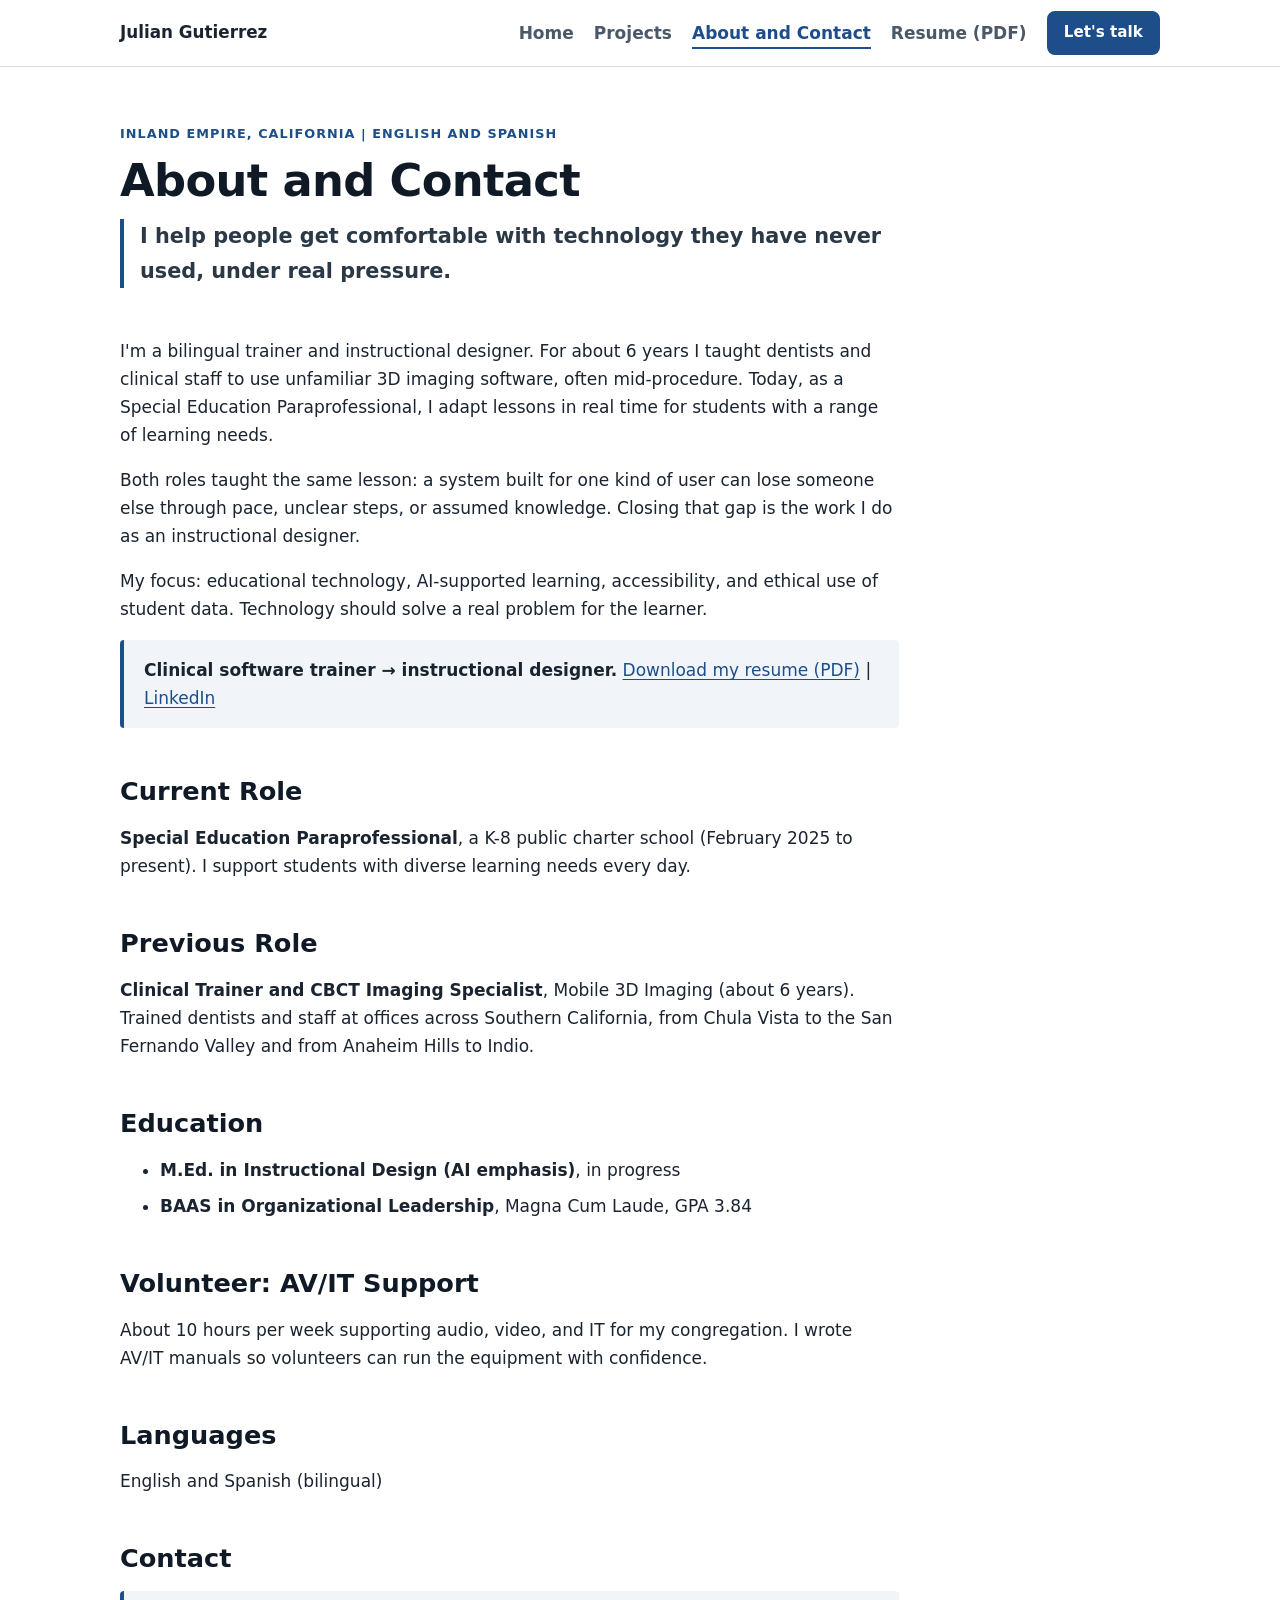
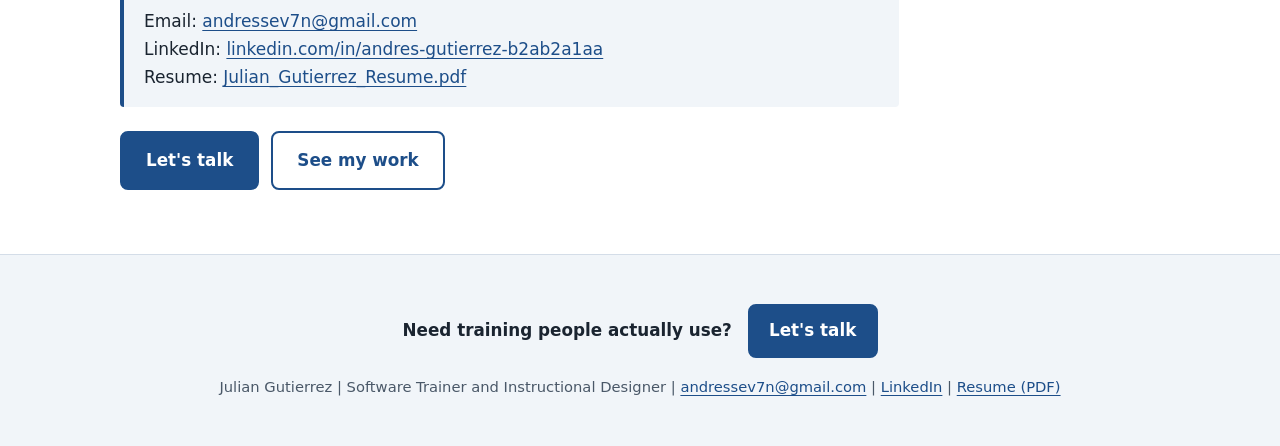
==== about.html @ fd47a4f3 "Publish portfolio" ====
<!DOCTYPE html>
<html lang="en"><head><meta charset="utf-8"><meta name="viewport" content="width=device-width,initial-scale=1">
<title>About and Contact | Julian Gutierrez</title><meta name="description" content="Julian Gutierrez, Instructional Designer and Software Trainer. Bilingual English and Spanish. Portfolio and case studies.">
<link rel="stylesheet" href="style.css"><script src="site.js" defer></script></head><body>
<a class="skip" href="#main">Skip to content</a>
<header><div class="bar"><a class="brand" href="index.html">Julian Gutierrez</a><nav aria-label="Main"><ul><li><a href="index.html">Home</a></li><li><a href="projects.html">Projects</a></li><li><a href="about.html" aria-current="page">About and Contact</a></li><li><a href="assets/Julian_Gutierrez_Resume.pdf">Resume (PDF)</a></li></ul></nav><a class="btn btn-sm" href="mailto:andressev7n@gmail.com">Let's talk</a></div></header>
<main id="main">

<article><header class="case-head"><p class="eyebrow">Inland Empire, California | English and Spanish</p><h1>About and Contact</h1><p class="hook">I help people get comfortable with technology they have never used, under real pressure.</p></header>
<p>I'm a bilingual trainer and instructional designer. For about 6 years I taught dentists and clinical staff to use unfamiliar 3D imaging software, often mid-procedure. Today, as a Special Education Paraprofessional, I adapt lessons in real time for students with a range of learning needs.</p>
<p>Both roles taught the same lesson: a system built for one kind of user can lose someone else through pace, unclear steps, or assumed knowledge. Closing that gap is the work I do as an instructional designer.</p>
<p>My focus: educational technology, AI-supported learning, accessibility, and ethical use of student data. Technology should solve a real problem for the learner.</p>
<p class="callout"><strong>Clinical software trainer &rarr; instructional designer.</strong> <a href="assets/Julian_Gutierrez_Resume.pdf">Download my resume (PDF)</a> | <a href="https://www.linkedin.com/in/andres-gutierrez-b2ab2a1aa">LinkedIn</a></p>
<h2>Current Role</h2><p><strong>Special Education Paraprofessional</strong>, a K-8 public charter school (February 2025 to present). I support students with diverse learning needs every day.</p>
<h2>Previous Role</h2><p><strong>Clinical Trainer and CBCT Imaging Specialist</strong>, Mobile 3D Imaging (about 6 years). Trained dentists and staff at offices across Southern California, from Chula Vista to the San Fernando Valley and from Anaheim Hills to Indio.</p>
<h2>Education</h2><ul><li><strong>M.Ed. in Instructional Design (AI emphasis)</strong>, in progress</li><li><strong>BAAS in Organizational Leadership</strong>, Magna Cum Laude, GPA 3.84</li></ul>
<h2>Volunteer: AV/IT Support</h2><p>About 10 hours per week supporting audio, video, and IT for my congregation. I wrote AV/IT manuals so volunteers can run the equipment with confidence.</p>
<h2>Languages</h2><p>English and Spanish (bilingual)</p>
<h2>Contact</h2><p class="callout">Email: <a href="mailto:andressev7n@gmail.com">andressev7n@gmail.com</a><br>LinkedIn: <a href="https://www.linkedin.com/in/andres-gutierrez-b2ab2a1aa">linkedin.com/in/andres-gutierrez-b2ab2a1aa</a><br>Resume: <a href="assets/Julian_Gutierrez_Resume.pdf">Julian_Gutierrez_Resume.pdf</a></p>
<div class="cta-row"><a class="btn btn-lg" href="mailto:andressev7n@gmail.com">Let's talk</a><a class="btn btn-lg alt" href="projects.html">See my work</a></div></article>
</main>
<footer><div class="foot"><p class="foot-cta"><strong>Need training people actually use?</strong> <a class="btn" href="mailto:andressev7n@gmail.com">Let's talk</a></p><p>Julian Gutierrez | Software Trainer and Instructional Designer | <a href="mailto:andressev7n@gmail.com">andressev7n@gmail.com</a> | <a href="https://www.linkedin.com/in/andres-gutierrez-b2ab2a1aa">LinkedIn</a> | <a href="assets/Julian_Gutierrez_Resume.pdf">Resume (PDF)</a></p></div></footer>
</body></html>
---- style.css ----
:root{--bg:#fff;--fg:#1a2430;--muted:#4a5868;--accent:#1d4e89;--accent-d:#163d6c;--soft:#f1f5f9;--soft2:#e6effa;--line:#d4dde8;--focus:#f0b429;--radius:12px;--max:1080px}
*{box-sizing:border-box}html{scroll-behavior:smooth;scroll-padding-top:80px}
body{margin:0;font-family:system-ui,-apple-system,"Segoe UI",Roboto,sans-serif;color:var(--fg);background:var(--bg);line-height:1.65;font-size:1.0625rem}
img{max-width:100%}
a{color:var(--accent);text-underline-offset:3px}a:hover{color:var(--accent-d)}
a:focus-visible,button:focus-visible{outline:3px solid var(--focus);outline-offset:3px;border-radius:4px}
.skip{position:absolute;left:-999px}.skip:focus{left:1rem;top:1rem;background:#fff;padding:.5rem 1rem;z-index:20;border:2px solid var(--accent)}
body>header{position:sticky;top:0;z-index:10;background:rgba(255,255,255,.96);border-bottom:1px solid var(--line);backdrop-filter:saturate(1.2) blur(6px)}
.bar{max-width:var(--max);margin:auto;padding:.7rem 1.25rem;display:flex;align-items:center;gap:1.25rem;flex-wrap:wrap}
.brand{font-weight:800;text-decoration:none;color:var(--fg);font-size:1.05rem;margin-right:auto}
nav ul{list-style:none;display:flex;gap:1.25rem;margin:0;padding:0;flex-wrap:wrap}
nav a{text-decoration:none;color:var(--muted);font-weight:600;padding:.25rem 0;border-bottom:2px solid transparent}
nav a[aria-current=page]{color:var(--accent);border-color:var(--accent)}nav a:hover{color:var(--accent)}
main{max-width:var(--max);margin:auto;padding:1.5rem 1.25rem 4rem}
h1,h2,h3{line-height:1.2;color:#0f1a26}
h2{font-size:1.6rem;margin:3rem 0 1rem}
h3{font-size:1.2rem}
.eyebrow{text-transform:uppercase;letter-spacing:.08em;font-size:.8rem;font-weight:700;color:var(--accent);margin:0 0 .6rem}
.hero{padding:3.5rem 0 2rem;max-width:820px}
.hero h1{font-size:clamp(2.2rem,5vw,3.4rem);margin:0 0 1rem;letter-spacing:-.02em}
.lead{font-size:1.2rem;max-width:65ch;color:#2b3846}
.meta{color:var(--muted);font-size:.95rem;margin-top:1.25rem}
.btn{display:inline-flex;align-items:center;gap:.4rem;padding:.7rem 1.2rem;border-radius:8px;background:var(--accent);color:#fff;text-decoration:none;font-weight:700;border:2px solid var(--accent);transition:background .2s,transform .2s,box-shadow .2s}
.btn:hover{background:var(--accent-d);border-color:var(--accent-d);color:#fff;transform:translateY(-1px);box-shadow:0 6px 16px rgba(29,78,137,.25)}
.btn.alt{background:#fff;color:var(--accent)}.btn.alt:hover{background:var(--soft2);color:var(--accent-d)}
.btn-lg{padding:.85rem 1.5rem;font-size:1.05rem}.btn-sm{padding:.45rem .95rem;font-size:.95rem}
.cta-row{display:flex;flex-wrap:wrap;gap:.75rem;margin-top:1.5rem}
.stats ul{list-style:none;margin:1rem 0 0;padding:0;display:grid;grid-template-columns:repeat(4,1fr);gap:1rem}
.stats li{background:var(--soft);border:1px solid var(--line);border-radius:var(--radius);padding:1.2rem}
.stats strong{display:block;font-size:2rem;color:var(--accent);line-height:1.1}
.stats span{display:block;color:var(--muted);font-size:.95rem;margin-top:.35rem}
.pillars{display:grid;grid-template-columns:repeat(3,1fr);gap:1rem}
.pillar{border-top:4px solid var(--accent);background:#fff;padding:1rem 0}.pillar h3{margin:.25rem 0 .4rem}.pillar p{margin:0;color:var(--muted)}
.cards{display:grid;grid-template-columns:repeat(auto-fill,minmax(300px,1fr));gap:1.5rem;margin-top:1.25rem}
.card{border:1px solid var(--line);border-radius:var(--radius);background:#fff;display:flex;flex-direction:column;overflow:hidden;transition:transform .2s,box-shadow .2s,border-color .2s;padding:0}
.card:hover{transform:translateY(-4px);box-shadow:0 12px 28px rgba(15,26,38,.12);border-color:#b7c6d8}
.thumb{display:block;aspect-ratio:16/9;background:var(--soft);overflow:hidden;border-bottom:1px solid var(--line)}
.thumb img{width:100%;height:100%;object-fit:cover;object-position:top left;display:block;transition:transform .35s}
.card:hover .thumb img{transform:scale(1.03)}
.thumb-ph{width:100%;height:100%;display:flex;align-items:center;justify-content:center;background:linear-gradient(135deg,var(--accent),#2f6db3);color:#fff;font-weight:800;font-size:1.6rem;letter-spacing:.05em}
.card-body{padding:1.2rem 1.3rem 1.4rem;display:flex;flex-direction:column;flex:1}
.card-title{font-size:1.2rem;margin:.6rem 0 .4rem}.card-title a{color:#0f1a26;text-decoration:none}.card-title a:hover{color:var(--accent);text-decoration:underline}
.card p{margin:0 0 1rem;color:var(--muted)}
.card .more{margin-top:auto;font-weight:700;text-decoration:none}.card .more:hover{text-decoration:underline}
.card h3{margin-top:0}
.tag{align-self:flex-start;display:inline-block;font-size:.78rem;font-weight:700;background:var(--soft2);padding:.2rem .65rem;border-radius:99px;color:var(--accent-d)}
.soon{background:var(--soft);color:var(--muted);padding:1.4rem}
article > .cards .card{padding:1.2rem 1.3rem}
.case-head{max-width:820px;padding:2rem 0 .5rem}
.case-head h1{font-size:clamp(2rem,4.2vw,2.8rem);margin:0 0 .75rem;letter-spacing:-.015em}
.hook{font-size:1.3rem;font-weight:600;color:#2b3846;border-left:4px solid var(--accent);padding-left:1rem;margin:0 0 1.5rem}
article > p, article > ul, article > ol{max-width:72ch}
article li{margin-bottom:.5rem}
.sub{color:var(--muted);font-style:italic}.note{color:var(--muted);font-size:.95rem}
figure{margin:1.5rem 0}figure img{width:100%;height:auto;border:1px solid var(--line);border-radius:8px;display:block}
figcaption{color:var(--muted);font-size:.92rem;margin-top:.5rem}
.shots{display:grid;grid-template-columns:repeat(auto-fit,minmax(200px,1fr));gap:1rem}
.shots.gallery{grid-template-columns:repeat(2,1fr);gap:1.5rem}
.shots.gallery figure{margin:0}.shots.gallery a{display:block;border-radius:8px;overflow:hidden}
.shots.gallery img{transition:transform .3s}.shots.gallery a:hover img{transform:scale(1.015)}
.ph{border:2px dashed #8aa2bd;border-radius:8px;background:var(--soft);min-height:160px;display:flex;align-items:center;justify-content:center;text-align:center;padding:1rem;color:var(--muted);font-weight:600}
.callout{background:var(--soft);border-left:4px solid var(--accent);padding:1rem 1.25rem;border-radius:4px}
.takeaway{margin-top:3rem;background:var(--soft2);border:1px solid #c5d6ea;border-radius:var(--radius);padding:1.5rem 1.75rem}
.takeaway h2{margin:0 0 .5rem;font-size:1.4rem}.takeaway p{margin:0;max-width:70ch}
.cta-band{margin-top:3.5rem;text-align:center;background:var(--accent);color:#fff;border-radius:var(--radius);padding:2.5rem 1.5rem}
.cta-band h2{color:#fff;margin:0 0 .5rem}.cta-band p{margin:0;color:#e6effa}.cta-band .cta-row{justify-content:center}
.cta-band .btn{background:#fff;color:var(--accent);border-color:#fff}.cta-band .btn:hover{background:var(--soft2);color:var(--accent-d)}
.cta-band .btn.alt{background:transparent;color:#fff;border-color:#fff}.cta-band .btn.alt:hover{background:rgba(255,255,255,.12)}
footer{border-top:1px solid var(--line);background:var(--soft);color:var(--muted);font-size:.92rem}
.foot{max-width:var(--max);margin:auto;padding:2rem 1.25rem;text-align:center}
.foot-cta{font-size:1.05rem;color:var(--fg);display:flex;gap:1rem;align-items:center;justify-content:center;flex-wrap:wrap}
.js .reveal{opacity:0;transform:translateY(18px);transition:opacity .6s ease,transform .6s ease}
.js .reveal.in{opacity:1;transform:none}
@media (prefers-reduced-motion:reduce){html{scroll-behavior:auto}*,*::before,*::after{transition:none!important;animation:none!important}.js .reveal{opacity:1;transform:none}.card:hover,.btn:hover{transform:none}}
@media(max-width:860px){.stats ul{grid-template-columns:repeat(2,1fr)}.pillars{grid-template-columns:1fr}.shots.gallery{grid-template-columns:1fr}}
@media(max-width:600px){nav ul{gap:.9rem}.bar{gap:.6rem}.brand{width:100%}}

.testimonials{margin-top:3.5rem}.quotes{display:grid;grid-template-columns:repeat(2,1fr);gap:1rem}
.quote{margin:1.5rem 0;background:var(--soft);border-left:4px solid var(--accent);border-radius:var(--radius);padding:1.25rem 1.5rem}.quotes .quote{margin:0}
.quote blockquote{margin:0}.quote p{margin:0;font-size:1.05rem;line-height:1.55;font-style:italic;color:var(--fg)}
.quote figcaption{margin-top:.75rem;font-weight:600;color:var(--accent-d);font-size:.92rem}
@media(max-width:860px){.quotes{grid-template-columns:1fr}}
/* added: tech details, summary, tools, mobile */
details.tech{border:1px solid #d6dbe3;border-radius:10px;padding:.8rem 1rem;margin:1rem 0 2rem;background:#fafbfd}
details.tech summary{cursor:pointer;font-weight:700;color:var(--accent)}
details.tech[open] summary{margin-bottom:1rem}
.summary ul{margin:.4rem 0 0;padding-left:1.2rem}.summary h2{margin-top:0;font-size:1.15rem}
.tools p{line-height:1.7}.proof{font-size:1.1rem;margin:.2rem 0 1.2rem}
@media(max-width:600px){.cta-row{flex-wrap:wrap}.cta-row .btn{width:100%;text-align:center}.stats ul{grid-template-columns:1fr 1fr}.cards{grid-template-columns:1fr}h1{font-size:1.8rem}nav ul{flex-wrap:wrap}}
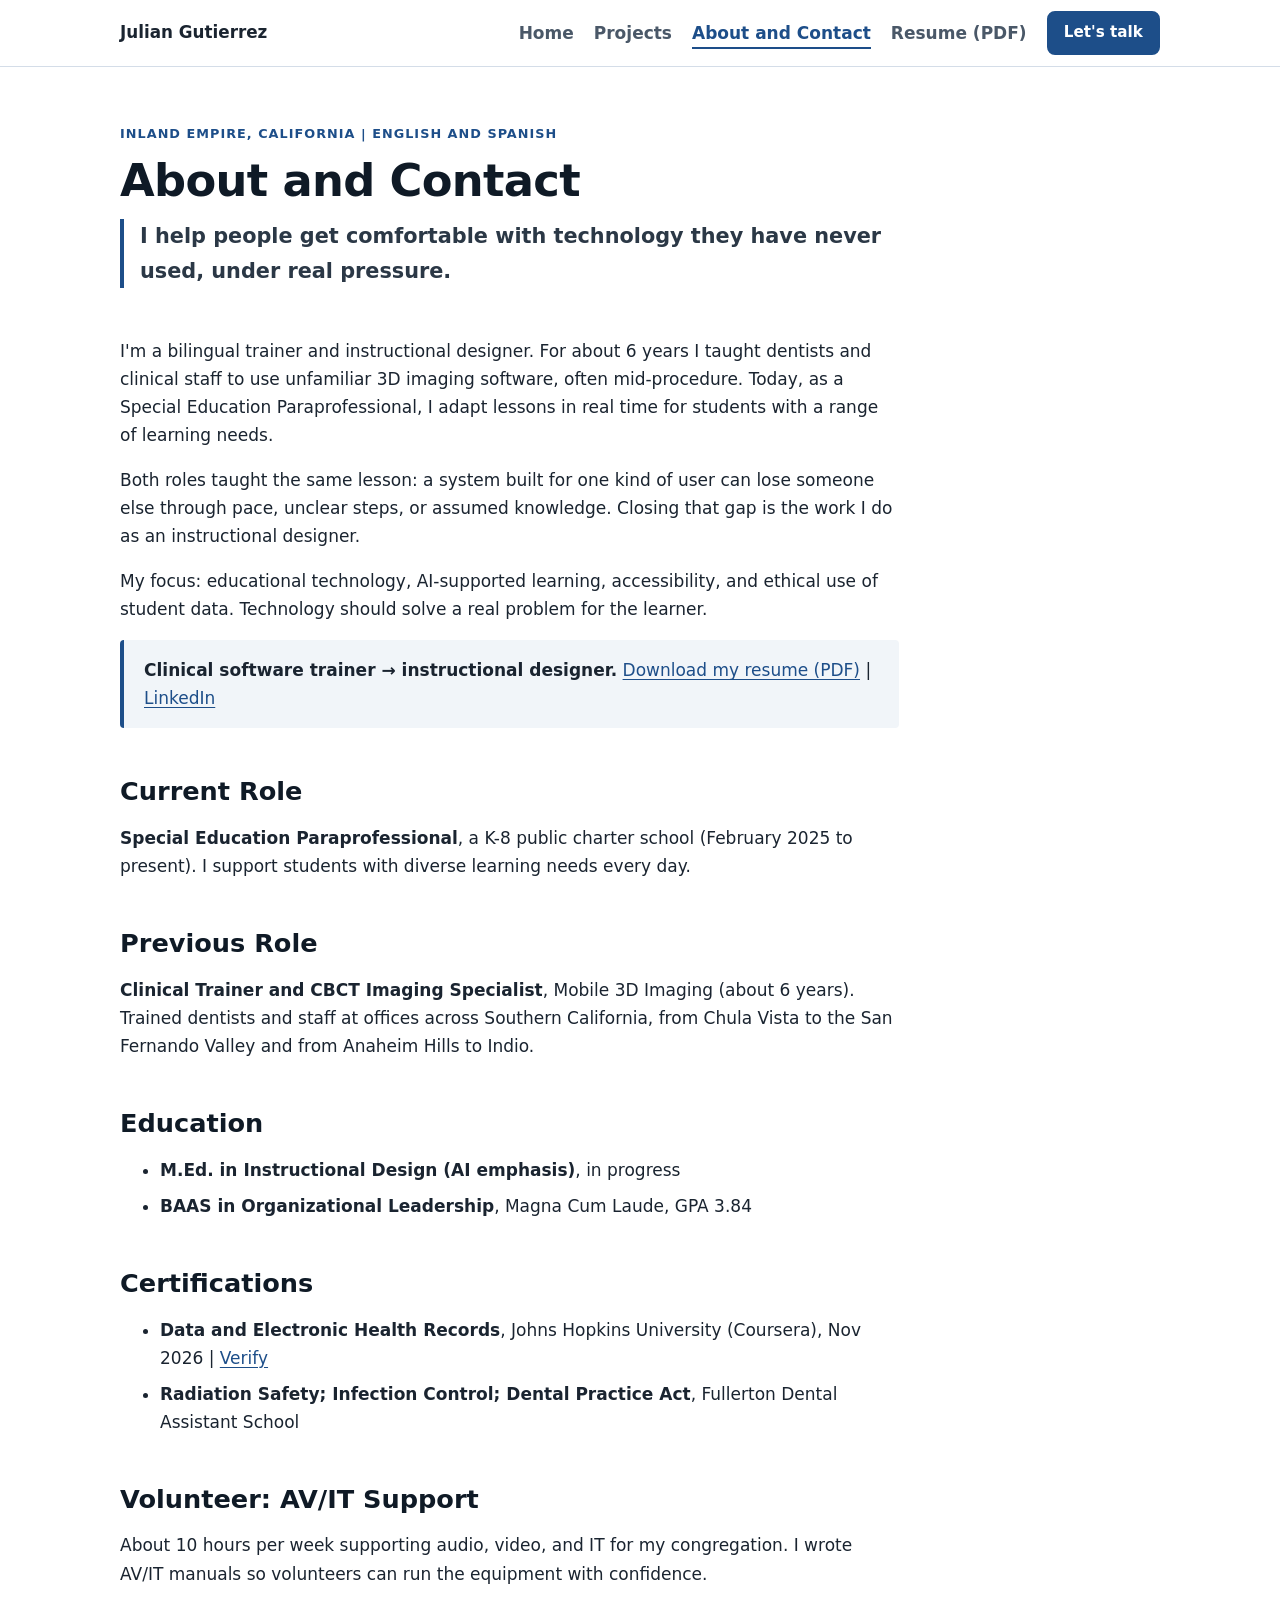
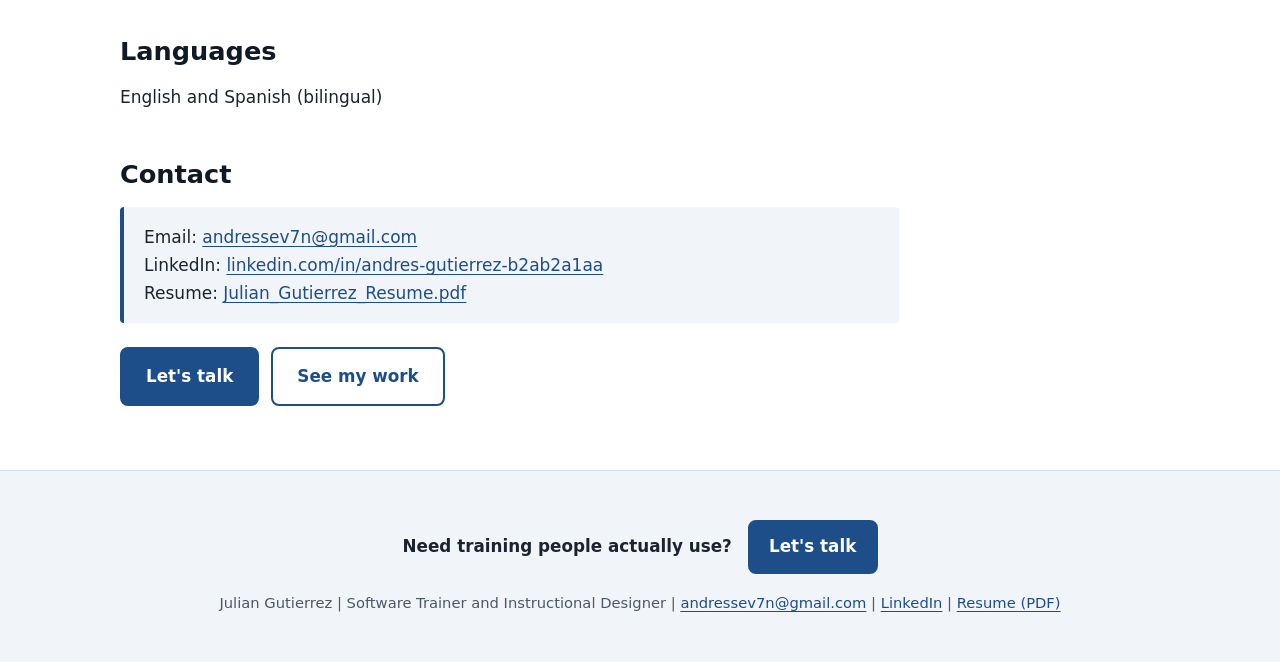
==== commit a376a6ec: "Update resume to v3 with Johns Hopkins EHR certification - Replace resume PDF with v3 version - Add " ====
--- a/about.html
+++ b/about.html
@@ -14,10 +14,12 @@
 <h2>Current Role</h2><p><strong>Special Education Paraprofessional</strong>, a K-8 public charter school (February 2025 to present). I support students with diverse learning needs every day.</p>
 <h2>Previous Role</h2><p><strong>Clinical Trainer and CBCT Imaging Specialist</strong>, Mobile 3D Imaging (about 6 years). Trained dentists and staff at offices across Southern California, from Chula Vista to the San Fernando Valley and from Anaheim Hills to Indio.</p>
 <h2>Education</h2><ul><li><strong>M.Ed. in Instructional Design (AI emphasis)</strong>, in progress</li><li><strong>BAAS in Organizational Leadership</strong>, Magna Cum Laude, GPA 3.84</li></ul>
+<h2>Certifications</h2><ul><li><strong>Data and Electronic Health Records</strong>, Johns Hopkins University (Coursera), Nov 2026 | <a href="https://coursera.org/verify/M2OPOIHT776V">Verify</a></li><li><strong>Radiation Safety; Infection Control; Dental Practice Act</strong>, Fullerton Dental Assistant School</li></ul>
 <h2>Volunteer: AV/IT Support</h2><p>About 10 hours per week supporting audio, video, and IT for my congregation. I wrote AV/IT manuals so volunteers can run the equipment with confidence.</p>
 <h2>Languages</h2><p>English and Spanish (bilingual)</p>
 <h2>Contact</h2><p class="callout">Email: <a href="mailto:andressev7n@gmail.com">andressev7n@gmail.com</a><br>LinkedIn: <a href="https://www.linkedin.com/in/andres-gutierrez-b2ab2a1aa">linkedin.com/in/andres-gutierrez-b2ab2a1aa</a><br>Resume: <a href="assets/Julian_Gutierrez_Resume.pdf">Julian_Gutierrez_Resume.pdf</a></p>
 <div class="cta-row"><a class="btn btn-lg" href="mailto:andressev7n@gmail.com">Let's talk</a><a class="btn btn-lg alt" href="projects.html">See my work</a></div></article>
 </main>
 <footer><div class="foot"><p class="foot-cta"><strong>Need training people actually use?</strong> <a class="btn" href="mailto:andressev7n@gmail.com">Let's talk</a></p><p>Julian Gutierrez | Software Trainer and Instructional Designer | <a href="mailto:andressev7n@gmail.com">andressev7n@gmail.com</a> | <a href="https://www.linkedin.com/in/andres-gutierrez-b2ab2a1aa">LinkedIn</a> | <a href="assets/Julian_Gutierrez_Resume.pdf">Resume (PDF)</a></p></div></footer>
+<script data-goatcounter="https://andressev7n.goatcounter.com/count" async src="//gc.zgo.at/count.js"></script>
 </body></html>
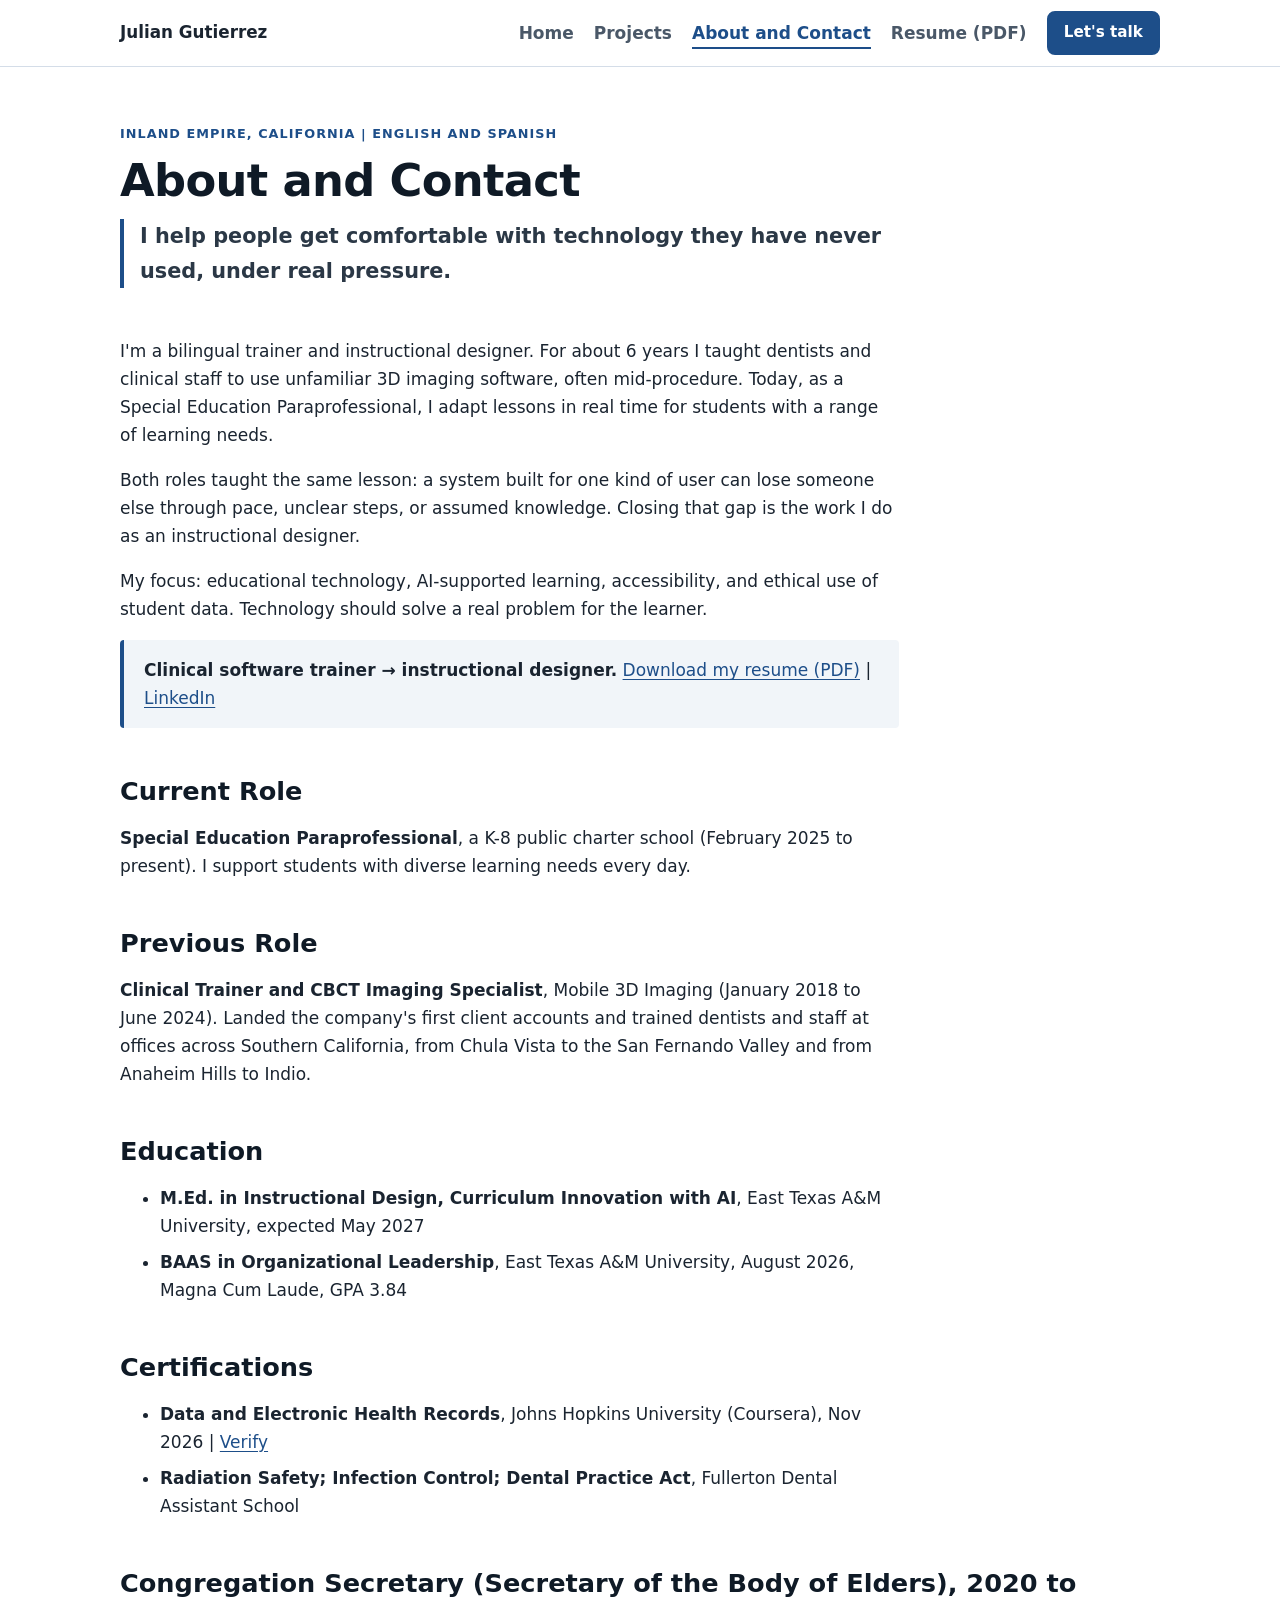
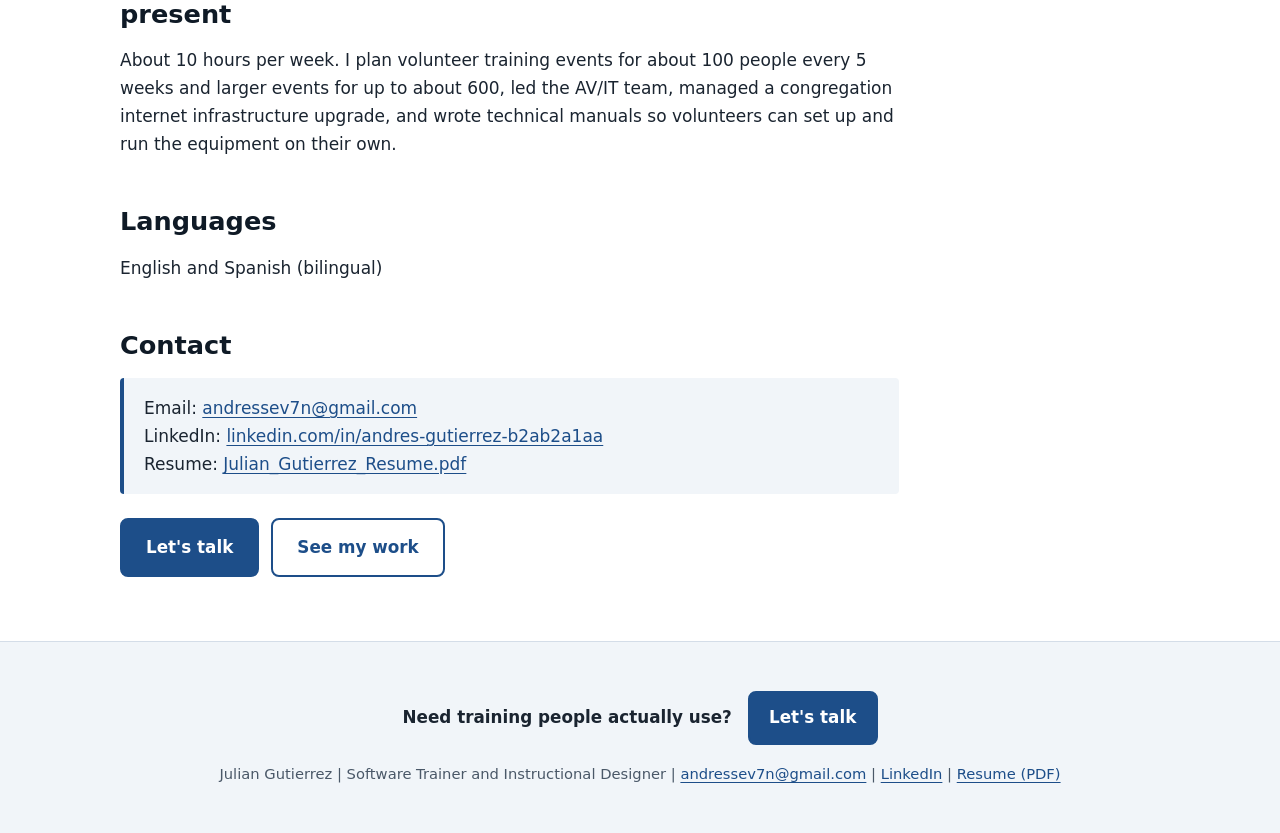
==== commit e6671769: "Align portfolio copy and resume PDF with updated CV Co-authored-by: AndresSev7n <AndresSev7n@users.n" ====
--- a/about.html
+++ b/about.html
@@ -12,10 +12,10 @@
 <p>My focus: educational technology, AI-supported learning, accessibility, and ethical use of student data. Technology should solve a real problem for the learner.</p>
 <p class="callout"><strong>Clinical software trainer &rarr; instructional designer.</strong> <a href="assets/Julian_Gutierrez_Resume.pdf">Download my resume (PDF)</a> | <a href="https://www.linkedin.com/in/andres-gutierrez-b2ab2a1aa">LinkedIn</a></p>
 <h2>Current Role</h2><p><strong>Special Education Paraprofessional</strong>, a K-8 public charter school (February 2025 to present). I support students with diverse learning needs every day.</p>
-<h2>Previous Role</h2><p><strong>Clinical Trainer and CBCT Imaging Specialist</strong>, Mobile 3D Imaging (about 6 years). Trained dentists and staff at offices across Southern California, from Chula Vista to the San Fernando Valley and from Anaheim Hills to Indio.</p>
-<h2>Education</h2><ul><li><strong>M.Ed. in Instructional Design (AI emphasis)</strong>, in progress</li><li><strong>BAAS in Organizational Leadership</strong>, Magna Cum Laude, GPA 3.84</li></ul>
+<h2>Previous Role</h2><p><strong>Clinical Trainer and CBCT Imaging Specialist</strong>, Mobile 3D Imaging (January 2018 to June 2024). Landed the company's first client accounts and trained dentists and staff at offices across Southern California, from Chula Vista to the San Fernando Valley and from Anaheim Hills to Indio.</p>
+<h2>Education</h2><ul><li><strong>M.Ed. in Instructional Design, Curriculum Innovation with AI</strong>, East Texas A&amp;M University, expected May 2027</li><li><strong>BAAS in Organizational Leadership</strong>, East Texas A&amp;M University, August 2026, Magna Cum Laude, GPA 3.84</li></ul>
 <h2>Certifications</h2><ul><li><strong>Data and Electronic Health Records</strong>, Johns Hopkins University (Coursera), Nov 2026 | <a href="https://coursera.org/verify/M2OPOIHT776V">Verify</a></li><li><strong>Radiation Safety; Infection Control; Dental Practice Act</strong>, Fullerton Dental Assistant School</li></ul>
-<h2>Volunteer: AV/IT Support</h2><p>About 10 hours per week supporting audio, video, and IT for my congregation. I wrote AV/IT manuals so volunteers can run the equipment with confidence.</p>
+<h2>Congregation Secretary (Secretary of the Body of Elders), 2020 to present</h2><p>About 10 hours per week. I plan volunteer training events for about 100 people every 5 weeks and larger events for up to about 600, led the AV/IT team, managed a congregation internet infrastructure upgrade, and wrote technical manuals so volunteers can set up and run the equipment on their own.</p>
 <h2>Languages</h2><p>English and Spanish (bilingual)</p>
 <h2>Contact</h2><p class="callout">Email: <a href="mailto:andressev7n@gmail.com">andressev7n@gmail.com</a><br>LinkedIn: <a href="https://www.linkedin.com/in/andres-gutierrez-b2ab2a1aa">linkedin.com/in/andres-gutierrez-b2ab2a1aa</a><br>Resume: <a href="assets/Julian_Gutierrez_Resume.pdf">Julian_Gutierrez_Resume.pdf</a></p>
 <div class="cta-row"><a class="btn btn-lg" href="mailto:andressev7n@gmail.com">Let's talk</a><a class="btn btn-lg alt" href="projects.html">See my work</a></div></article>
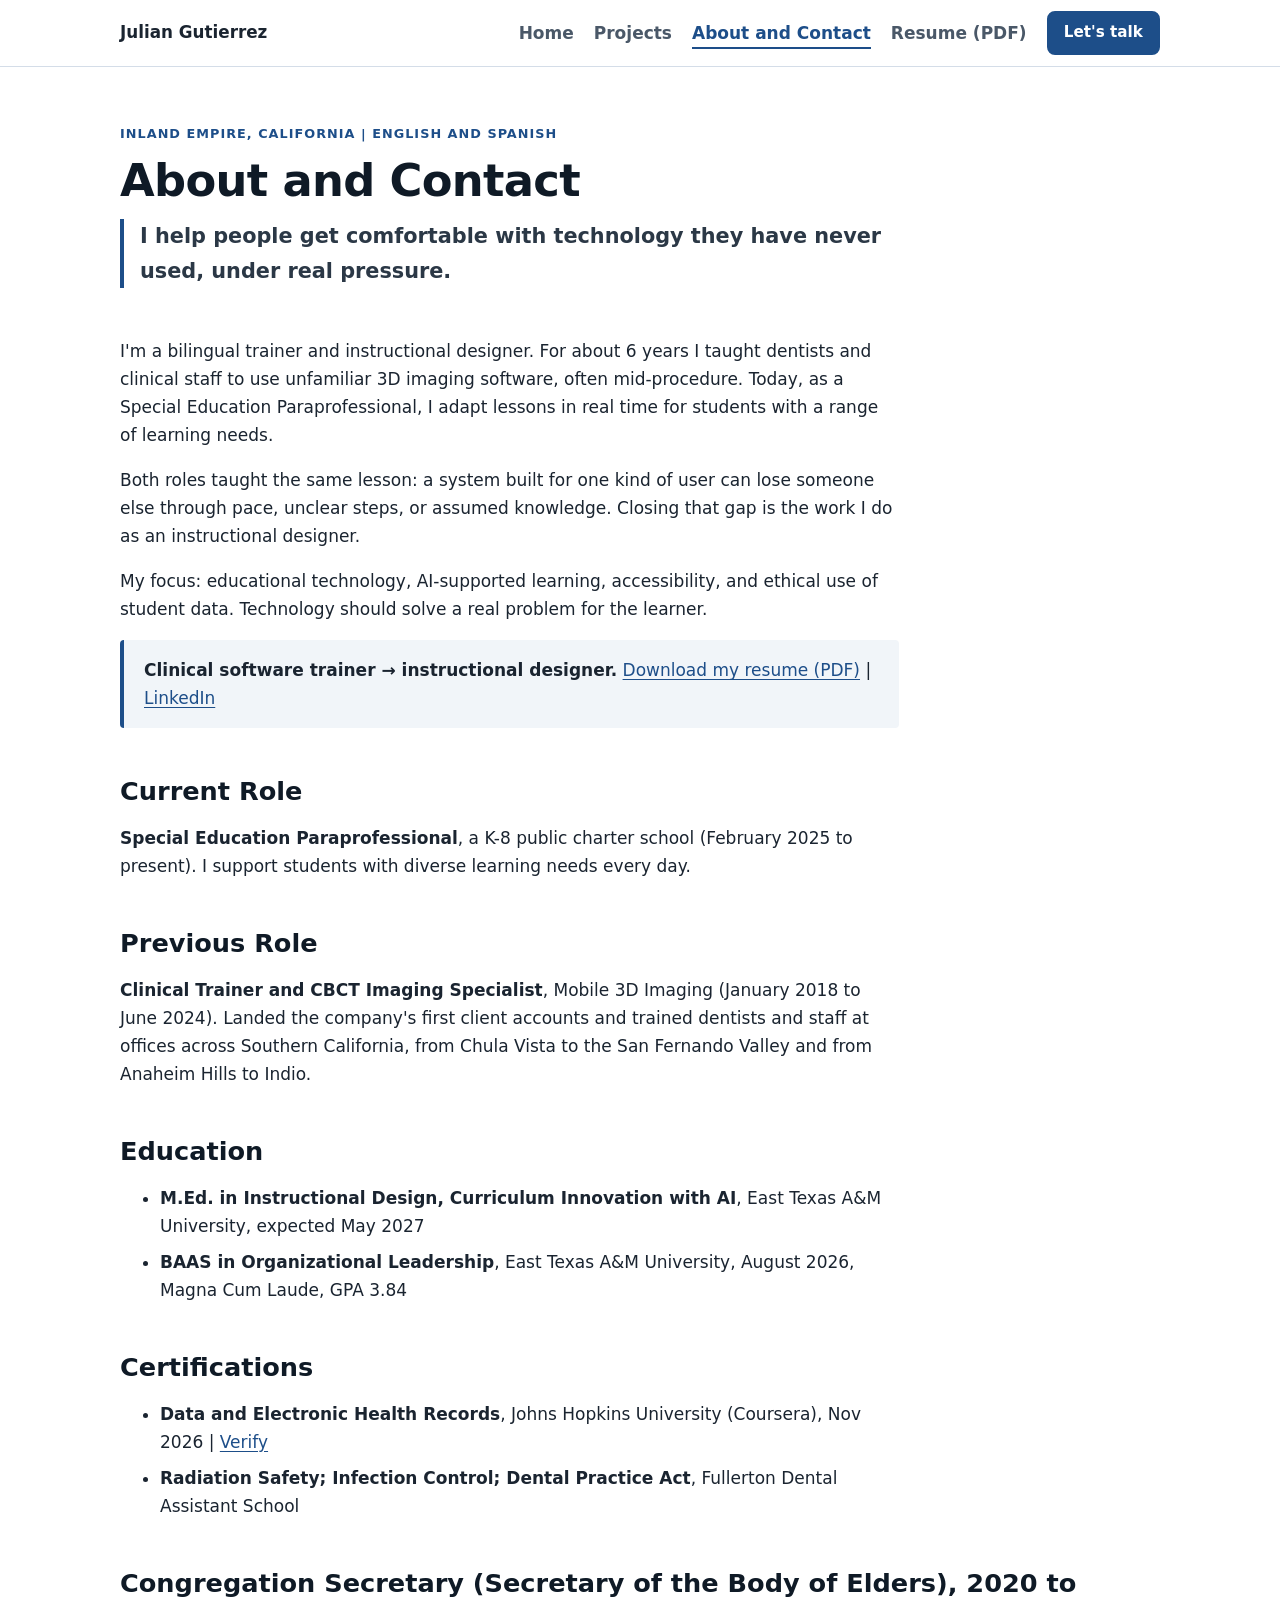
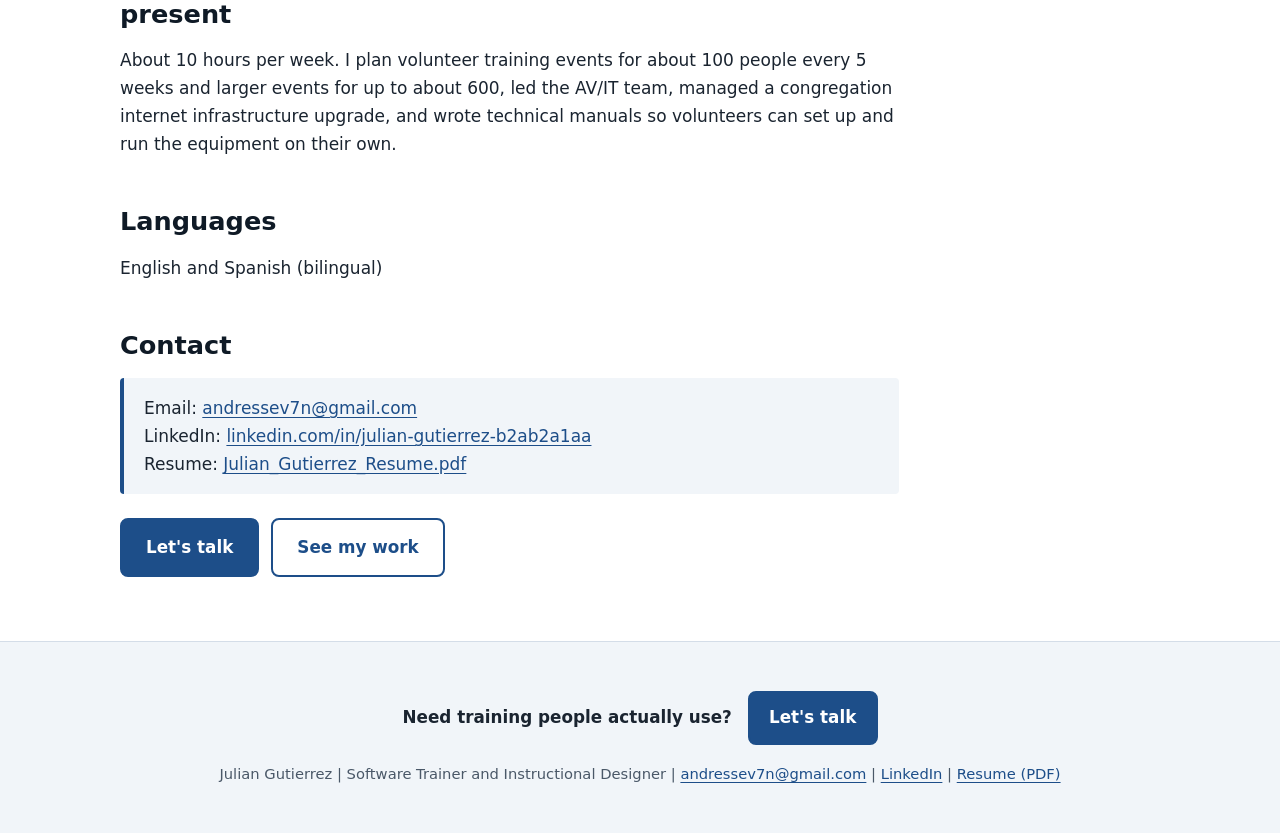
==== commit 4e55e934: "Update LinkedIn profile URL to new path Co-authored-by: AndresSev7n <AndresSev7n@users.noreply.githu" ====
--- a/about.html
+++ b/about.html
@@ -10,16 +10,16 @@
 <p>I'm a bilingual trainer and instructional designer. For about 6 years I taught dentists and clinical staff to use unfamiliar 3D imaging software, often mid-procedure. Today, as a Special Education Paraprofessional, I adapt lessons in real time for students with a range of learning needs.</p>
 <p>Both roles taught the same lesson: a system built for one kind of user can lose someone else through pace, unclear steps, or assumed knowledge. Closing that gap is the work I do as an instructional designer.</p>
 <p>My focus: educational technology, AI-supported learning, accessibility, and ethical use of student data. Technology should solve a real problem for the learner.</p>
-<p class="callout"><strong>Clinical software trainer &rarr; instructional designer.</strong> <a href="assets/Julian_Gutierrez_Resume.pdf">Download my resume (PDF)</a> | <a href="https://www.linkedin.com/in/andres-gutierrez-b2ab2a1aa">LinkedIn</a></p>
+<p class="callout"><strong>Clinical software trainer &rarr; instructional designer.</strong> <a href="assets/Julian_Gutierrez_Resume.pdf">Download my resume (PDF)</a> | <a href="https://www.linkedin.com/in/julian-gutierrez-b2ab2a1aa/">LinkedIn</a></p>
 <h2>Current Role</h2><p><strong>Special Education Paraprofessional</strong>, a K-8 public charter school (February 2025 to present). I support students with diverse learning needs every day.</p>
 <h2>Previous Role</h2><p><strong>Clinical Trainer and CBCT Imaging Specialist</strong>, Mobile 3D Imaging (January 2018 to June 2024). Landed the company's first client accounts and trained dentists and staff at offices across Southern California, from Chula Vista to the San Fernando Valley and from Anaheim Hills to Indio.</p>
 <h2>Education</h2><ul><li><strong>M.Ed. in Instructional Design, Curriculum Innovation with AI</strong>, East Texas A&amp;M University, expected May 2027</li><li><strong>BAAS in Organizational Leadership</strong>, East Texas A&amp;M University, August 2026, Magna Cum Laude, GPA 3.84</li></ul>
 <h2>Certifications</h2><ul><li><strong>Data and Electronic Health Records</strong>, Johns Hopkins University (Coursera), Nov 2026 | <a href="https://coursera.org/verify/M2OPOIHT776V">Verify</a></li><li><strong>Radiation Safety; Infection Control; Dental Practice Act</strong>, Fullerton Dental Assistant School</li></ul>
 <h2>Congregation Secretary (Secretary of the Body of Elders), 2020 to present</h2><p>About 10 hours per week. I plan volunteer training events for about 100 people every 5 weeks and larger events for up to about 600, led the AV/IT team, managed a congregation internet infrastructure upgrade, and wrote technical manuals so volunteers can set up and run the equipment on their own.</p>
 <h2>Languages</h2><p>English and Spanish (bilingual)</p>
-<h2>Contact</h2><p class="callout">Email: <a href="mailto:andressev7n@gmail.com">andressev7n@gmail.com</a><br>LinkedIn: <a href="https://www.linkedin.com/in/andres-gutierrez-b2ab2a1aa">linkedin.com/in/andres-gutierrez-b2ab2a1aa</a><br>Resume: <a href="assets/Julian_Gutierrez_Resume.pdf">Julian_Gutierrez_Resume.pdf</a></p>
+<h2>Contact</h2><p class="callout">Email: <a href="mailto:andressev7n@gmail.com">andressev7n@gmail.com</a><br>LinkedIn: <a href="https://www.linkedin.com/in/julian-gutierrez-b2ab2a1aa/">linkedin.com/in/julian-gutierrez-b2ab2a1aa</a><br>Resume: <a href="assets/Julian_Gutierrez_Resume.pdf">Julian_Gutierrez_Resume.pdf</a></p>
 <div class="cta-row"><a class="btn btn-lg" href="mailto:andressev7n@gmail.com">Let's talk</a><a class="btn btn-lg alt" href="projects.html">See my work</a></div></article>
 </main>
-<footer><div class="foot"><p class="foot-cta"><strong>Need training people actually use?</strong> <a class="btn" href="mailto:andressev7n@gmail.com">Let's talk</a></p><p>Julian Gutierrez | Software Trainer and Instructional Designer | <a href="mailto:andressev7n@gmail.com">andressev7n@gmail.com</a> | <a href="https://www.linkedin.com/in/andres-gutierrez-b2ab2a1aa">LinkedIn</a> | <a href="assets/Julian_Gutierrez_Resume.pdf">Resume (PDF)</a></p></div></footer>
+<footer><div class="foot"><p class="foot-cta"><strong>Need training people actually use?</strong> <a class="btn" href="mailto:andressev7n@gmail.com">Let's talk</a></p><p>Julian Gutierrez | Software Trainer and Instructional Designer | <a href="mailto:andressev7n@gmail.com">andressev7n@gmail.com</a> | <a href="https://www.linkedin.com/in/julian-gutierrez-b2ab2a1aa/">LinkedIn</a> | <a href="assets/Julian_Gutierrez_Resume.pdf">Resume (PDF)</a></p></div></footer>
 <script data-goatcounter="https://andressev7n.goatcounter.com/count" async src="//gc.zgo.at/count.js"></script>
 </body></html>
